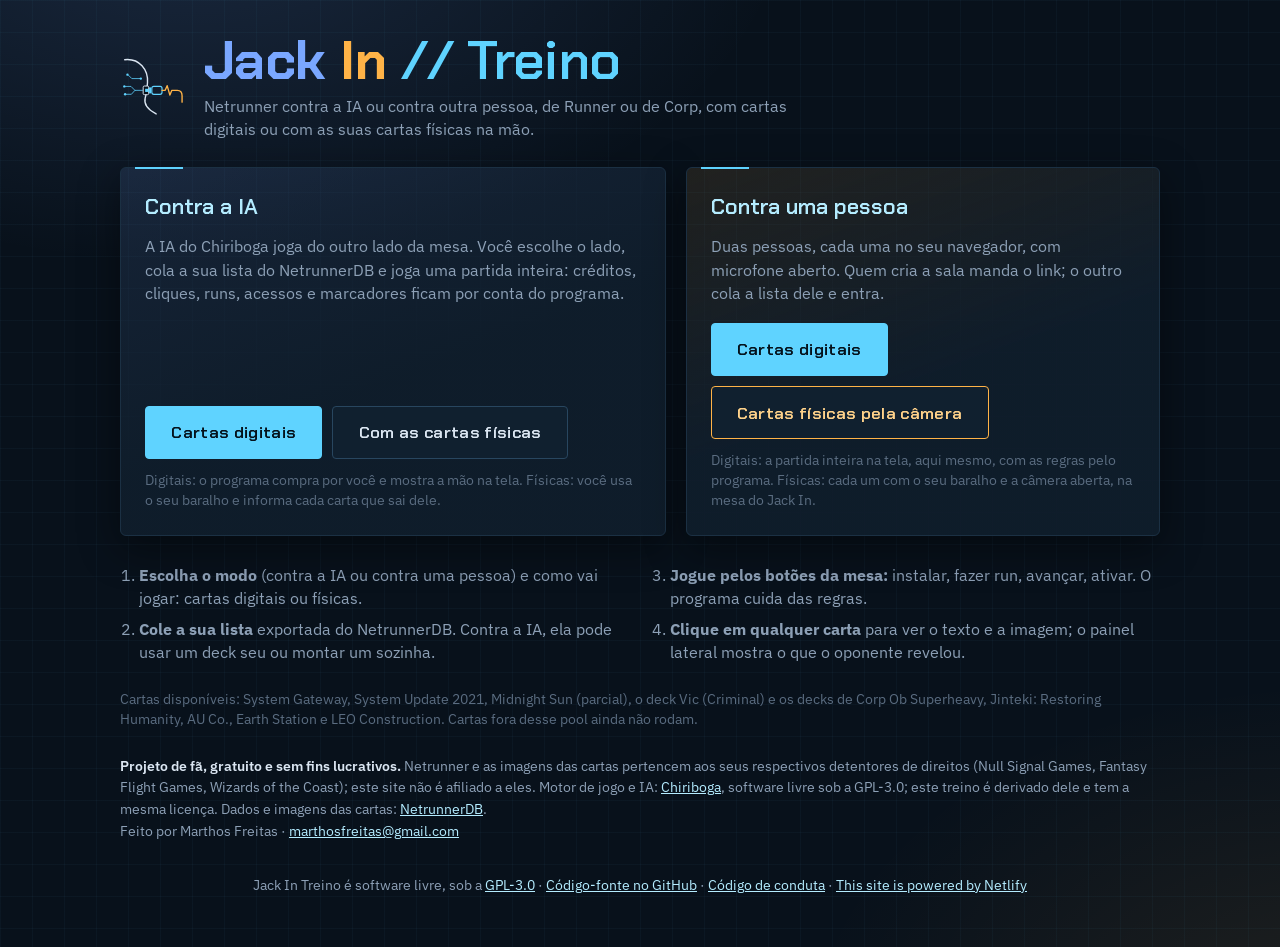
==== site/treino/index.html @ e8bcdb48 "Jack In Treino 2.2: contra uma pessoa com cartas digitais e microfone - Abertura: contra a IA (carta" ====
<!DOCTYPE html>
<html lang="pt-BR">
<head>
<meta charset="utf-8">
<meta name="viewport" content="width=device-width,initial-scale=1">
<meta name="referrer" content="no-referrer">
<title>Jack In — Treino</title>
<meta name="description" content="Netrunner contra a IA ou contra outra pessoa, com cartas digitais ou físicas.">
<link rel="icon" type="image/svg+xml" href="data:image/svg+xml,%3Csvg xmlns=%22http://www.w3.org/2000/svg%22 viewBox=%22-52 -64 150 150%22%3E%3Crect x=%22-52%22 y=%22-64%22 width=%22150%22 height=%22150%22 rx=%2226%22 fill=%22#08111b%22/%3E%3Cpath d=%22M-44 -78 C-6 -82 16 -52 14 -20 C13 -6 12 6 8 20 C5 32 10 46 36 60%22 fill=%22none%22 stroke=%22#dbe6f2%22 stroke-width=%227%22 stroke-linecap=%22round%22/%3E%3Cpath d=%22M1 0 H-18 L-28 -10 H-42 M-18 0 L-27 10 H-40 M-6 -30 H-26 L-34 -38%22 fill=%22none%22 stroke=%22#5fd3ff%22 stroke-width=%224.5%22 stroke-linecap=%22round%22 stroke-linejoin=%22round%22/%3E%3Ccircle cx=%22-45%22 cy=%22-10%22 r=%225%22 fill=%22#5fd3ff%22/%3E%3Ccircle cx=%22-43%22 cy=%2210%22 r=%225%22 fill=%22#5fd3ff%22/%3E%3Ccircle cx=%22-37%22 cy=%22-40%22 r=%225%22 fill=%22#5fd3ff%22/%3E%3Ccircle cx=%22-3%22 cy=%22-30%22 r=%225%22 fill=%22#5fd3ff%22/%3E%3Crect x=%223%22 y=%22-11%22 width=%2214%22 height=%2222%22 rx=%223%22 fill=%22#08111b%22 stroke=%22#dbe6f2%22 stroke-width=%224%22/%3E%3Crect x=%228%22 y=%22-4%22 width=%229%22 height=%228%22 fill=%22#5fd3ff%22/%3E%3Crect x=%2218%22 y=%22-8%22 width=%225%22 height=%2216%22 rx=%222%22 fill=%22#5fd3ff%22/%3E%3Crect x=%2225%22 y=%22-10%22 width=%2226%22 height=%2220%22 rx=%225%22 fill=%22none%22 stroke=%22#5fd3ff%22 stroke-width=%225%22/%3E%3Cpath d=%22M51 0 H59 L64 -12 L71 12 L76 0 H90 Q102 0 102 14 V30%22 fill=%22none%22 stroke=%22#ffb347%22 stroke-width=%227%22 stroke-linecap=%22round%22 stroke-linejoin=%22round%22/%3E%3C/svg%3E">
<link rel="preconnect" href="https://fonts.googleapis.com">
<link rel="preconnect" href="https://fonts.gstatic.com" crossorigin>
<link href="https://fonts.googleapis.com/css2?family=Chakra+Petch:wght@500;600;700&family=IBM+Plex+Sans:ital,wght@0,400;0,600;1,400&display=swap" rel="stylesheet">
<script src="deck/lz-string.min.js"></script>
<style>
:root{
  --bg:#08111b; --bg2:#0b1724; --panel:#0f1d2b; --panel2:#132435; --line:#1b3043; --line2:#28465f;
  --acc:#5fd3ff; --acc2:#b4ecff; --hot:#ff4f6d; --corp:#7aa7ff; --run:#ffb347;
  --text:#dbe6f2; --muted:#8da0b6; --dim:#5a6c80; --ok:#5fe0a0; --radius:6px;
  --fh:'Chakra Petch',system-ui,sans-serif; --fb:'IBM Plex Sans',system-ui,sans-serif;
  color-scheme:dark;
}
*{box-sizing:border-box}
html,body{margin:0;min-height:100%}
body{
  background:
    linear-gradient(rgba(95,211,255,.035) 1px, transparent 1px) 0 0/32px 32px,
    linear-gradient(90deg, rgba(95,211,255,.035) 1px, transparent 1px) 0 0/32px 32px,
    radial-gradient(1000px 600px at 15% -10%, rgba(122,167,255,.16), transparent 60%),
    radial-gradient(900px 600px at 105% 110%, rgba(255,179,71,.10), transparent 60%),
    var(--bg);
  color:var(--text); font-family:var(--fb); font-size:16px; line-height:1.45; overflow-x:hidden;
}
button,input,select,textarea{font:inherit;color:inherit}
button{cursor:pointer}
[hidden]{display:none!important}
a{color:var(--acc2)}
a.btn{text-decoration:none; display:inline-block}
:focus-visible{outline:2px solid var(--acc); outline-offset:2px}
@media (prefers-reduced-motion:reduce){*{animation:none!important; transition:none!important}}

.btn{background:#10202f; border:1px solid var(--line2); color:var(--text); padding:.55em 1.1em; border-radius:4px;
  font-family:var(--fh); font-weight:600; font-size:.9rem; letter-spacing:.02em; transition:border-color .15s, background .15s}
.btn:hover{border-color:var(--acc)}
.btn:active{transform:translateY(1px)}
.btn.pri{background:var(--acc); color:#04121c; border-color:var(--acc)}
.btn.pri:hover{background:var(--acc2)}
.btn.big{font-size:1.05rem; padding:.8em 1.5em}
.btn[disabled]{opacity:.4; cursor:not-allowed}
.btn.ghost{background:transparent}
.input,select.input,textarea.input{background:#07101a; border:1px solid var(--line2); border-radius:4px; padding:.55em .8em; color:var(--text); width:100%}
.input:focus{outline:none; border-color:var(--acc); box-shadow:0 0 0 3px rgba(95,211,255,.15)}
textarea.input{min-height:230px; resize:vertical; font:14px/1.45 ui-monospace,Menlo,Consolas,monospace}
label.lbl{display:block; font-family:var(--fh); font-size:.82rem; color:var(--muted); margin:14px 0 .3em}
.muted{color:var(--muted)}
.frame{background:rgba(15,29,43,.92); border:1px solid var(--line); border-radius:var(--radius); position:relative; box-shadow:0 12px 40px rgba(0,0,0,.45)}
.frame::after{content:""; position:absolute; top:-1px; left:14px; width:48px; height:2px; background:var(--acc)}
.frame.run::after{background:var(--run)} .frame.corp::after{background:var(--corp)}
h2.sub{font-family:var(--fh); font-weight:600; font-size:1.05rem; color:var(--acc2); margin:0 0 12px; display:flex; align-items:center; gap:10px}
h2.sub::after{content:""; flex:1; height:1px; background:var(--line)}
h2.sub .n{display:inline-grid; place-items:center; width:26px; height:26px; border-radius:50%; border:1px solid var(--acc); color:var(--acc); font-size:.85rem}

main{min-height:100vh; display:flex; flex-direction:column; align-items:center; padding:34px 16px 50px}
.wrap{width:min(1040px,100%)}
.brand{display:flex; align-items:center; gap:18px; margin-bottom:26px}
.brand svg{width:66px; height:66px; flex:none}
.brand h1{font-family:var(--fh); font-weight:700; font-size:clamp(2rem,6vw,3.4rem); line-height:1; margin:0; letter-spacing:-.01em}
.brand h1 .c{color:var(--corp)} .brand h1 .r{color:var(--run)} .brand h1 .t{color:var(--acc); font-weight:600}
.brand p{margin:.4em 0 0; color:var(--muted); max-width:62ch}

/* ---- abertura ---- */
.choices{display:grid; grid-template-columns:1.15fr 1fr; gap:20px}
@media (max-width:820px){.choices{grid-template-columns:1fr}}
.choice{padding:24px; display:flex; flex-direction:column; gap:12px}
.choice h2{font-family:var(--fh); font-weight:600; font-size:1.35rem; margin:0; color:var(--acc2)}
.choice p{margin:0; color:var(--muted)}
.choice .pick{display:flex; gap:10px; flex-wrap:wrap; margin-top:auto; padding-top:6px}
.choice .small{font-size:.85rem; color:var(--dim)}
.choice.main{background:linear-gradient(160deg, rgba(122,167,255,.12), rgba(15,29,43,.95) 55%)}
.choice.cam{background:linear-gradient(160deg, rgba(255,179,71,.10), rgba(15,29,43,.95) 55%)}
.choice.cam .btn:not(.pri){border-color:var(--run); color:#ffd28a}
.choice.cam .btn:not(.pri):hover{background:rgba(255,179,71,.12)}
.how{margin:28px 0 0; padding:0 0 0 1.2em; color:var(--muted); columns:2; column-gap:40px}
.how li{margin:0 0 8px; break-inside:avoid}
@media (max-width:820px){.how{columns:1}}
.pool{font-size:.85rem; color:var(--dim); margin-top:18px}
.disc{font-size:.85rem; color:var(--muted); margin-top:26px; line-height:1.6}
.disc b{color:var(--text); font-weight:600}
footer{margin-top:30px; text-align:center; font-size:.85rem; color:var(--muted); line-height:1.8}

/* ---- configuração ---- */
.topline{display:flex; align-items:center; justify-content:space-between; gap:12px; margin-bottom:18px; flex-wrap:wrap}
.topline h1{font-family:var(--fh); font-weight:600; font-size:1.4rem; margin:0}
.topline h1 span{color:var(--acc)}
.seg{display:inline-flex; border:1px solid var(--line2); border-radius:4px; overflow:hidden}
.seg button{background:transparent; border:0; padding:.55em 1.3em; font-family:var(--fh); font-weight:600; color:var(--muted)}
.seg button+button{border-left:1px solid var(--line2)}
.seg button[aria-checked="true"]{background:#10202f; color:var(--text); box-shadow:inset 0 -2px 0 var(--acc)}
.seg button[aria-checked="true"].runner{box-shadow:inset 0 -2px 0 var(--run); color:#ffd28a}
.seg button[aria-checked="true"].corp{box-shadow:inset 0 -2px 0 var(--corp); color:#c3d6ff}
.modes{display:grid; grid-template-columns:1fr 1fr; gap:12px}
@media (max-width:640px){.modes{grid-template-columns:1fr}}
.mode{text-align:left; background:#0b1724; border:1px solid var(--line2); border-radius:6px; padding:14px 16px; display:flex; gap:12px; align-items:flex-start; transition:border-color .15s, background .15s}
.mode:hover{border-color:var(--acc)}
.mode[aria-checked="true"]{border-color:var(--acc); background:rgba(95,211,255,.08); box-shadow:0 0 0 1px var(--acc) inset}
.mode svg{width:34px; height:34px; flex:none; color:var(--acc)}
.mode b{display:block; font-family:var(--fh); font-size:1rem}
.mode span{display:block; color:var(--muted); font-size:.9rem; margin-top:3px}
.mode .tag{display:inline-block; font-size:.72rem; letter-spacing:.04em; text-transform:uppercase; color:var(--ok); border:1px solid rgba(95,224,160,.5); border-radius:3px; padding:0 .4em; margin-left:6px}
.grid2{display:grid; grid-template-columns:1.1fr 1fr; gap:20px; margin-top:20px}
@media (max-width:820px){.grid2{grid-template-columns:1fr}}
.card{padding:20px 22px}
.report{font-size:.9rem; margin-top:10px; min-height:1.4em; line-height:1.5}
.report .ok{color:var(--ok)} .report .warn{color:#ffd28a} .report .err{color:#ffb0bd}
.report ul{margin:4px 0 0; padding-left:18px}
.actions{display:flex; gap:12px; align-items:center; flex-wrap:wrap; margin-top:22px}
.hint{font-size:.9rem; color:var(--muted); margin:8px 0 0}
.row{display:flex; gap:10px; flex-wrap:wrap; align-items:center}
.row .input{width:auto; min-width:120px}
</style>
</head>
<body>
<svg width="0" height="0" style="position:absolute" aria-hidden="true"><defs>
  <symbol id="i-logo" viewBox="-56 -90 168 168"><path d="M-44 -78 C-6 -82 16 -52 14 -20 C13 -6 12 6 8 20 C5 32 10 46 36 60" fill="none" stroke="#dbe6f2" stroke-width="3.5" stroke-linecap="round"/><path d="M1 0 H-18 L-28 -10 H-42 M-18 0 L-27 10 H-40 M-6 -30 H-26 L-34 -38" fill="none" stroke="#5fd3ff" stroke-width="2" stroke-linecap="round" stroke-linejoin="round"/><circle cx="-45" cy="-10" r="3" fill="#5fd3ff"/><circle cx="-43" cy="10" r="3" fill="#5fd3ff"/><circle cx="-37" cy="-40" r="3" fill="#5fd3ff"/><circle cx="-3" cy="-30" r="3" fill="#5fd3ff"/><rect x="3" y="-11" width="14" height="22" rx="3" fill="#08111b" stroke="#dbe6f2" stroke-width="2.5"/><rect x="8" y="-4" width="9" height="8" fill="#5fd3ff"/><rect x="18" y="-8" width="5" height="16" rx="2" fill="#5fd3ff"/><rect x="25" y="-10" width="26" height="20" rx="5" fill="none" stroke="#5fd3ff" stroke-width="3"/><path d="M51 0 H59 L64 -12 L71 12 L76 0 H90 Q102 0 102 14 V30" fill="none" stroke="#ffb347" stroke-width="3.5" stroke-linecap="round" stroke-linejoin="round"/></symbol>
  <symbol id="i-hand" viewBox="0 0 24 24"><rect x="3" y="6" width="10.5" height="14.5" rx="1.5" fill="none" stroke="currentColor" stroke-width="2" transform="rotate(-10 8 13)"/><rect x="10" y="3.5" width="10.5" height="14.5" rx="1.5" fill="currentColor" opacity=".85" transform="rotate(8 15 11)"/></symbol>
  <symbol id="i-screen" viewBox="0 0 24 24"><rect x="2.5" y="4" width="19" height="13" rx="2" fill="none" stroke="currentColor" stroke-width="2"/><path d="M8 20.5h8M12 17v3.5" stroke="currentColor" stroke-width="2" stroke-linecap="round"/><rect x="6" y="7.5" width="5" height="6.5" rx="1" fill="currentColor" opacity=".85"/><rect x="12.5" y="7.5" width="5" height="6.5" rx="1" fill="currentColor" opacity=".5"/></symbol>
</defs></svg>

<!-- ================= ABERTURA ================= -->
<main id="intro">
  <div class="wrap">
    <div class="brand">
      <svg><use href="#i-logo"/></svg>
      <div>
        <h1><span class="c">Jack</span> <span class="r">In</span> <span class="t">// Treino</span></h1>
        <p>Netrunner contra a IA ou contra outra pessoa, de Runner ou de Corp, com cartas digitais ou com as suas cartas físicas na mão.</p>
      </div>
    </div>

    <div class="choices">
      <section class="frame choice main">
        <h2>Contra a IA</h2>
        <p>A IA do Chiriboga joga do outro lado da mesa. Você escolhe o lado, cola a sua lista do NetrunnerDB e joga uma partida inteira: créditos, cliques, runs, acessos e marcadores ficam por conta do programa.</p>
        <div class="pick">
          <button class="btn pri big" id="goIA0">Cartas digitais</button>
          <button class="btn big" id="goIA1">Com as cartas físicas</button>
        </div>
        <p class="small">Digitais: o programa compra por você e mostra a mão na tela. Físicas: você usa o seu baralho e informa cada carta que sai dele.</p>
      </section>
      <section class="frame choice cam">
        <h2>Contra uma pessoa</h2>
        <p>Duas pessoas, cada uma no seu navegador, com microfone aberto. Quem cria a sala manda o link; o outro cola a lista dele e entra.</p>
        <div class="pick">
          <button class="btn pri big" id="goX1">Cartas digitais</button>
          <a class="btn big" href="https://jack-in.netlify.app/" target="_blank" rel="noopener">Cartas físicas pela câmera</a>
        </div>
        <p class="small">Digitais: a partida inteira na tela, aqui mesmo, com as regras pelo programa. Físicas: cada um com o seu baralho e a câmera aberta, na mesa do Jack In.</p>
      </section>
    </div>

    <ol class="how">
      <li><b>Escolha o modo</b> (contra a IA ou contra uma pessoa) e como vai jogar: cartas digitais ou físicas.</li>
      <li><b>Cole a sua lista</b> exportada do NetrunnerDB. Contra a IA, ela pode usar um deck seu ou montar um sozinha.</li>
      <li><b>Jogue pelos botões da mesa:</b> instalar, fazer run, avançar, ativar. O programa cuida das regras.</li>
      <li><b>Clique em qualquer carta</b> para ver o texto e a imagem; o painel lateral mostra o que o oponente revelou.</li>
    </ol>
    <p class="pool">Cartas disponíveis: System Gateway, System Update 2021, Midnight Sun (parcial), o deck Vic (Criminal) e os decks de Corp Ob Superheavy, Jinteki: Restoring Humanity, AU Co., Earth Station e LEO Construction. Cartas fora desse pool ainda não rodam.</p>

    <p class="disc"><b>Projeto de fã, gratuito e sem fins lucrativos.</b> Netrunner e as imagens das cartas pertencem aos seus respectivos detentores de direitos (Null Signal Games, Fantasy Flight Games, Wizards of the Coast); este site não é afiliado a eles. Motor de jogo e IA: <a href="https://github.com/bobtheuberfish/chiriboga" target="_blank" rel="noopener">Chiriboga</a>, software livre sob a GPL-3.0; este treino é derivado dele e tem a mesma licença. Dados e imagens das cartas: <a href="https://netrunnerdb.com" target="_blank" rel="noopener">NetrunnerDB</a>.<br>
    Feito por Marthos Freitas · <a href="mailto:marthosfreitas@gmail.com">marthosfreitas@gmail.com</a></p>

    <footer>
      Jack In Treino é software livre, sob a <a href="https://github.com/MarthosM/jack-in/blob/main/site/treino/LICENSE" target="_blank" rel="noopener">GPL-3.0</a>
      · <a href="https://github.com/MarthosM/jack-in" target="_blank" rel="noopener">Código-fonte no GitHub</a>
      · <a href="https://github.com/MarthosM/jack-in/blob/main/CODE_OF_CONDUCT.md" target="_blank" rel="noopener">Código de conduta</a>
      · <a href="https://www.netlify.com" target="_blank" rel="noopener">This site is powered by Netlify</a>
    </footer>
  </div>
</main>

<!-- ================= CONFIGURAÇÃO ================= -->
<main id="setup" hidden>
  <div class="wrap">
    <div class="topline">
      <h1>Treinar contra a <span>IA</span></h1>
      <button class="btn ghost" id="goIntro">‹ Início</button>
    </div>

    <section class="frame card">
      <h2 class="sub"><span class="n">1</span> Você joga de</h2>
      <div class="seg" role="radiogroup" aria-label="Seu lado">
        <button type="button" class="side-btn runner" data-side="r" role="radio">Runner</button>
        <button type="button" class="side-btn corp" data-side="c" role="radio">Corp</button>
      </div>
      <p class="hint" id="sideHint"></p>
    </section>

    <section class="frame card" style="margin-top:20px">
      <h2 class="sub"><span class="n">2</span> Como você vai jogar</h2>
      <div class="modes" role="radiogroup" aria-label="Modo de jogo">
        <button type="button" class="mode" data-phys="0" role="radio">
          <svg><use href="#i-screen"/></svg>
          <div><b>Só pela tela <span class="tag">Para começar</span></b><span>O programa embaralha e compra por você; a sua mão aparece na mesa. Não precisa de cartas na mão. Bom para conhecer o treino.</span></div>
        </button>
        <button type="button" class="mode" data-phys="1" role="radio">
          <svg><use href="#i-hand"/></svg>
          <div><b>Com as cartas físicas</b><span>Você usa o seu baralho de verdade. A cada compra, clica na carta que saiu; a mão fica com você, e o programa cuida do resto da mesa.</span></div>
        </button>
      </div>
    </section>

    <div class="grid2">
      <section class="frame card" id="runnerBox">
        <h2 class="sub"><span class="n">3</span> <span id="runnerTitle">Seu deck (Runner)</span></h2>
        <div id="runnerModeBox" hidden>
          <label class="lbl" for="runnerMode">Deck da IA</label>
          <select class="input" id="runnerMode">
            <option value="random">Aleatório (a IA monta um deck)</option>
            <option value="paste">Colar lista de Runner (só cartas que a IA sabe jogar)</option>
          </select>
        </div>
        <div id="runnerPasteBox">
          <label class="lbl" for="runnerList" id="runnerLabel">Lista exportada do NetrunnerDB (texto)</label>
          <textarea class="input" id="runnerList" spellcheck="false" placeholder="Zahya Sadeghi: Versatile Smuggler
3x Sure Gamble
2x Mayfly
..."></textarea>
          <div class="report" id="runnerReport"></div>
        </div>
      </section>
      <section class="frame card" id="corpBox">
        <h2 class="sub"><span class="n" id="corpN">4</span> <span id="corpTitle">Corp (IA)</span></h2>
        <div id="corpModeBox">
          <label class="lbl" for="corpMode">Deck da IA</label>
          <select class="input" id="corpMode">
            <option value="random">Aleatório (a IA monta um deck)</option>
            <option value="paste">Colar lista de Corp</option>
          </select>
        </div>
        <div id="corpPasteBox" hidden>
          <label class="lbl" for="corpList" id="corpLabel">Lista de Corp (texto do NetrunnerDB)</label>
          <textarea class="input" id="corpList" spellcheck="false" style="min-height:180px" placeholder="LEO Construction: Labor Solutions
3x Hedge Fund
..."></textarea>
          <div class="report" id="corpReport"></div>
        </div>
      </section>
    </div>

    <section class="frame card" style="margin-top:20px">
      <h2 class="sub"><span class="n">5</span> Partida</h2>
      <div class="row"><label class="lbl" for="ap" style="margin:0">Pontos de agenda para vencer</label><input class="input" id="ap" type="number" min="1" max="10" value="7" style="width:90px"></div>
    </section>

    <div class="actions">
      <button class="btn pri big" id="start" disabled>Começar partida</button>
      <button class="btn" id="demo">Jogar com um deck de teste</button>
      <span class="muted" id="startHint">Cole a sua lista para liberar o botão, ou use um deck de teste montado pelo programa.</span>
    </div>
    <p class="pool">Cartas disponíveis: System Gateway, System Update 2021, Midnight Sun (parcial), o deck Vic (Criminal) e os decks de Corp Ob Superheavy, Jinteki: Restoring Humanity, AU Co., Earth Station e LEO Construction.</p>
  </div>
</main>

<!-- ================= CONTRA UMA PESSOA ================= -->
<main id="x1setup" hidden>
  <div class="wrap">
    <div class="topline">
      <h1>Contra uma <span>pessoa</span> · cartas digitais</h1>
      <button class="btn ghost" id="goIntro2">‹ Início</button>
    </div>
    <div class="grid2" style="margin-top:0">
      <section class="frame card">
        <h2 class="sub"><span class="n">1</span> Criar uma sala</h2>
        <p class="hint" style="margin:0 0 8px">Você cria a sala, escolhe o seu lado e manda o link para o oponente. O motor do jogo roda no seu navegador, então deixe esta aba aberta.</p>
        <label class="lbl" for="x1Name">Seu nome</label>
        <input class="input" id="x1Name" maxlength="24" placeholder="Como o oponente vai te ver">
        <label class="lbl">Você joga de</label>
        <div class="seg" role="radiogroup" aria-label="Seu lado na sala">
          <button type="button" class="x1-side runner" data-side="r" role="radio" aria-checked="true">Runner</button>
          <button type="button" class="x1-side corp" data-side="c" role="radio" aria-checked="false">Corp</button>
        </div>
        <label class="lbl" for="x1List" id="x1ListLabel">Sua lista de Runner (texto exportado do NetrunnerDB)</label>
        <textarea class="input" id="x1List" spellcheck="false" style="min-height:200px" placeholder="Identidade
3x Carta
..."></textarea>
        <div class="report" id="x1Report"></div>
        <div class="row" style="margin-top:12px"><label class="lbl" for="x1Ap" style="margin:0">Pontos de agenda para vencer</label><input class="input" id="x1Ap" type="number" min="1" max="10" value="7" style="width:90px"></div>
        <div class="actions"><button class="btn pri big" id="x1Create" disabled>Criar sala</button><span class="muted" id="x1Hint">Cole a sua lista para liberar o botão.</span></div>
      </section>
      <section class="frame card">
        <h2 class="sub"><span class="n">2</span> Entrar numa sala</h2>
        <p class="hint" style="margin:0 0 8px">Recebeu um link? Abra o link direto, ou digite o código da sala aqui. A sua lista você cola na tela seguinte.</p>
        <label class="lbl" for="x1Code">Código da sala</label>
        <div class="row"><input class="input" id="x1Code" maxlength="5" placeholder="ABCDE" style="width:140px;text-transform:uppercase;font-family:ui-monospace,monospace;letter-spacing:.15em"><button class="btn" id="x1Join">Entrar</button></div>
        <h2 class="sub" style="margin-top:26px">Como funciona</h2>
        <ol class="how" style="columns:1;margin-top:0">
          <li>Os dois lados são pessoas; o programa só aplica as regras e compra as cartas.</li>
          <li>O microfone abre quando a partida começa (o navegador pede permissão). O botão 🎙 no canto liga e desliga.</li>
          <li>Só entram cartas já programadas no treino (a lista avisa o que não é reconhecido).</li>
          <li>Se alguém cair, basta abrir o mesmo link de novo para voltar à partida.</li>
        </ol>
      </section>
    </div>
  </div>
</main>

<script src="decklist.js"></script>
<script>
let CARDS = null;
const $ = id => document.getElementById(id);
DeckList.onReady = () => { CARDS = DeckList.cards; restore(); check(); x1check(); };
const parse = DeckList.parse, report = DeckList.report, noAI = DeckList.noAI, pack = DeckList.pack;

let SIDE = 'r', PHYS = 0;
function setSide(v){
  SIDE = v;
  document.querySelectorAll('.side-btn').forEach(b=>b.setAttribute('aria-checked', b.dataset.side===v ? 'true' : 'false'));
  const me = v==='r';
  $('runnerTitle').textContent = me ? 'Seu deck (Runner)' : 'Runner (IA)';
  $('corpTitle').textContent = me ? 'Corp (IA)' : 'Seu deck (Corp)';
  $('sideHint').textContent = me
    ? 'Você faz runs, instala programas e tenta roubar agendas. A IA defende de Corp.'
    : 'Você instala servidores, ices e agendas e tenta pontuar. A IA ataca de Runner.';
  $('runnerModeBox').hidden = me;
  $('corpModeBox').hidden = !me;
  $('runnerPasteBox').hidden = !(me || $('runnerMode').value==='paste');
  $('corpPasteBox').hidden = !(!me || $('corpMode').value==='paste');
  $('runnerLabel').textContent = me ? 'Lista exportada do NetrunnerDB (texto)' : 'Lista de Runner (texto do NetrunnerDB)';
  $('corpLabel').textContent = me ? 'Lista de Corp (texto do NetrunnerDB)' : 'Lista exportada do NetrunnerDB (texto)';
  // o deck do humano vem primeiro na tela
  const grid = $('runnerBox').parentNode;
  if (me) grid.prepend($('runnerBox')); else grid.prepend($('corpBox'));
  $('runnerBox').querySelector('.n').textContent = me ? '3' : '4';
  $('corpN').textContent = me ? '4' : '3';
  $('runnerBox').classList.toggle('run', me); $('corpBox').classList.toggle('corp', !me);
  check();
}
function setPhys(v){
  PHYS = +v;
  document.querySelectorAll('.mode').forEach(b=>b.setAttribute('aria-checked', +b.dataset.phys===PHYS ? 'true' : 'false'));
  check();
}
document.querySelectorAll('.side-btn').forEach(b=>b.addEventListener('click', ()=>setSide(b.dataset.side)));
document.querySelectorAll('.mode').forEach(b=>b.addEventListener('click', ()=>setPhys(b.dataset.phys)));
function check(){
  if (!CARDS) return;
  const useR = SIDE==='r' || $('runnerMode').value==='paste';
  const useC = SIDE==='c' || $('corpMode').value==='paste';
  let ok = true;
  if (useR) {
    const rt = $('runnerList').value.trim();
    if (rt) {
      const r = parse(rt,'r');
      ok = report($('runnerReport'), r, 'r') && ok;
      if (SIDE==='c') { const bad=[...new Set(noAI(r))]; if (bad.length){ $('runnerReport').innerHTML += `<div class="err">A IA de Runner não sabe jogar: ${bad.join(', ')}</div>`; ok=false; } }
    } else { $('runnerReport').innerHTML=''; ok = false; }
  }
  if (useC) {
    const ct = $('corpList').value.trim();
    ok = (ct ? report($('corpReport'), parse(ct,'c'), 'c') : false) && ok;
    if (!ct) $('corpReport').innerHTML='';
  }
  $('start').disabled = !ok;
  $('startHint').hidden = ok;
  try { const sv = JSON.parse(localStorage.getItem('jackin-treino')||'{}'); Object.assign(sv, {r:$('runnerList').value,c:$('corpList').value,m:$('corpMode').value,rm:$('runnerMode').value,side:SIDE,ap:$('ap').value,phys:PHYS,seen:1}); localStorage.setItem('jackin-treino', JSON.stringify(sv)); } catch(e){}
}
function restore(){
  let s = null;
  try { s = JSON.parse(localStorage.getItem('jackin-treino')||'null'); } catch(e){}
  if (s){ $('runnerList').value=s.r||''; $('corpList').value=s.c||''; $('corpMode').value=s.m||'random'; $('runnerMode').value=s.rm||'random'; $('ap').value=s.ap||7; SIDE=s.side||'r'; PHYS = s.phys!=null ? +s.phys : 0; }
  setPhys(PHYS);
  setSide(SIDE);
  if (s){ $('x1Name').value = s.name||''; $('x1List').value = s.x1list||''; X1SIDE = s.x1side||'r'; }
  x1side(X1SIDE);
  const m = location.hash.match(/sala=([A-Za-z0-9]+)/);
  if (m) { location.replace('sala.html?sala=' + m[1].toUpperCase()); return; }
  if (location.hash === '#treinar') show('setup');
  else if (location.hash === '#pessoa') show('x1setup');
}

['runnerList','corpList','ap'].forEach(id=>$(id).addEventListener('input', check));
$('corpMode').addEventListener('change', ()=>setSide(SIDE));
$('runnerMode').addEventListener('change', ()=>setSide(SIDE));

function show(which){
  $('intro').hidden = which!=='intro';
  $('setup').hidden = which!=='setup';
  $('x1setup').hidden = which!=='x1setup';
  history.replaceState(null, '', which==='setup' ? '#treinar' : which==='x1setup' ? '#pessoa' : '#inicio');
  window.scrollTo(0,0);
}
$('goIA0').addEventListener('click', ()=>{ setPhys(0); show('setup'); });
$('goIA1').addEventListener('click', ()=>{ setPhys(1); show('setup'); });
$('goX1').addEventListener('click', ()=>show('x1setup'));
$('goIntro').addEventListener('click', ()=>show('intro'));
$('goIntro2').addEventListener('click', ()=>show('intro'));

// ---- contra uma pessoa
let X1SIDE = 'r';
function x1side(v){
  X1SIDE = v;
  document.querySelectorAll('.x1-side').forEach(b=>b.setAttribute('aria-checked', b.dataset.side===v ? 'true' : 'false'));
  $('x1ListLabel').textContent = 'Sua lista de ' + (v==='r' ? 'Runner' : 'Corp') + ' (texto exportado do NetrunnerDB)';
  x1check();
}
document.querySelectorAll('.x1-side').forEach(b=>b.addEventListener('click', ()=>x1side(b.dataset.side)));
function x1check(){
  if (!CARDS) return;
  const t = $('x1List').value.trim();
  const ok = t ? report($('x1Report'), parse(t, X1SIDE), X1SIDE) : false;
  if (!t) $('x1Report').innerHTML = '';
  $('x1Create').disabled = !ok;
  $('x1Hint').hidden = ok;
  try { const s = JSON.parse(localStorage.getItem('jackin-treino')||'{}'); s.name = $('x1Name').value; s.x1side = X1SIDE; s.x1list = $('x1List').value; localStorage.setItem('jackin-treino', JSON.stringify(s)); } catch(e){}
}
['x1List','x1Name'].forEach(id=>$(id).addEventListener('input', x1check));
$('x1Create').addEventListener('click', ()=>{
  const r = parse($('x1List').value, X1SIDE);
  const params = {x1:'host', sala: genCode(), p:X1SIDE, ap:(parseInt($('x1Ap').value)||7), physical:0, nome: $('x1Name').value.trim() || 'Anfitrião'};
  params[X1SIDE] = pack(r);
  go(params);
});
function genCode(){ const A='ABCDEFGHJKLMNPQRSTUVWXYZ23456789'; let c=''; for(let i=0;i<5;i++) c+=A[Math.floor(Math.random()*A.length)]; return c; }
function x1join(){
  const code = $('x1Code').value.trim().toUpperCase();
  if (code.length < 4) { $('x1Code').focus(); return; }
  location.href = 'sala.html?sala=' + encodeURIComponent(code) + ($('x1Name').value.trim() ? '&nome=' + encodeURIComponent($('x1Name').value.trim()) : '');
}
$('x1Join').addEventListener('click', x1join);
$('x1Code').addEventListener('keydown', e=>{ if (e.key==='Enter') x1join(); });

$('start').addEventListener('click', ()=>{
  const params = {p:SIDE, ap:(parseInt($('ap').value)||7), physical:PHYS};
  if (SIDE==='r' || $('runnerMode').value==='paste') params.r = pack(parse($('runnerList').value,'r'));
  if (SIDE==='c' || $('corpMode').value==='paste') params.c = pack(parse($('corpList').value,'c'));
  go(params);
});
$('demo').addEventListener('click', ()=>{
  // deck de teste é montado pelo programa: não existe fisicamente, então a mão vai para a tela
  const params = {p:SIDE, ap:(parseInt($('ap').value)||7), physical:0};
  // a IA usa a lista colada, se houver
  if (SIDE==='r' && $('corpMode').value==='paste' && $('corpList').value.trim()) params.c = pack(parse($('corpList').value,'c'));
  if (SIDE==='c' && $('runnerMode').value==='paste' && $('runnerList').value.trim()) params.r = pack(parse($('runnerList').value,'r'));
  go(params);
});
function go(params){
  try { sessionStorage.setItem('jackin-params', JSON.stringify(params)); } catch(e){}
  location.href = 'mesa.html?' + new URLSearchParams(params).toString();
}
</script>
</body></html>
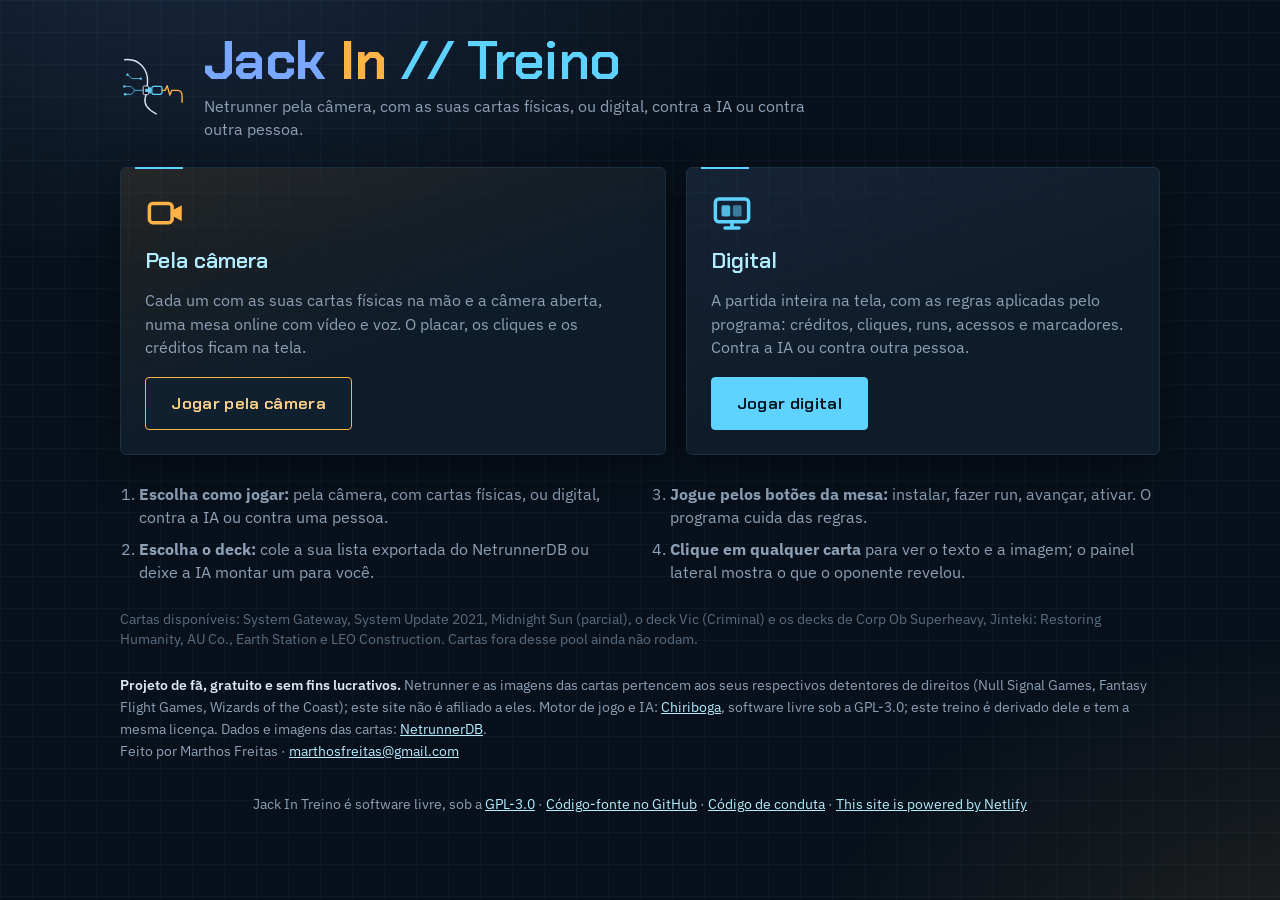
==== commit 7145e428: "Jack In Treino 2.3: abertura Câmera ou Digital e deck montado pela IA - Início: 'Pela câmera' (mesa " ====
--- a/site/treino/index.html
+++ b/site/treino/index.html
@@ -71,6 +71,8 @@
 .choices{display:grid; grid-template-columns:1.15fr 1fr; gap:20px}
 @media (max-width:820px){.choices{grid-template-columns:1fr}}
 .choice{padding:24px; display:flex; flex-direction:column; gap:12px}
+.choice .big-ico{width:42px; height:42px; color:var(--acc)}
+.choice.cam .big-ico{color:var(--run)}
 .choice h2{font-family:var(--fh); font-weight:600; font-size:1.35rem; margin:0; color:var(--acc2)}
 .choice p{margin:0; color:var(--muted)}
 .choice .pick{display:flex; gap:10px; flex-wrap:wrap; margin-top:auto; padding-top:6px}
@@ -122,6 +124,9 @@
 <svg width="0" height="0" style="position:absolute" aria-hidden="true"><defs>
   <symbol id="i-logo" viewBox="-56 -90 168 168"><path d="M-44 -78 C-6 -82 16 -52 14 -20 C13 -6 12 6 8 20 C5 32 10 46 36 60" fill="none" stroke="#dbe6f2" stroke-width="3.5" stroke-linecap="round"/><path d="M1 0 H-18 L-28 -10 H-42 M-18 0 L-27 10 H-40 M-6 -30 H-26 L-34 -38" fill="none" stroke="#5fd3ff" stroke-width="2" stroke-linecap="round" stroke-linejoin="round"/><circle cx="-45" cy="-10" r="3" fill="#5fd3ff"/><circle cx="-43" cy="10" r="3" fill="#5fd3ff"/><circle cx="-37" cy="-40" r="3" fill="#5fd3ff"/><circle cx="-3" cy="-30" r="3" fill="#5fd3ff"/><rect x="3" y="-11" width="14" height="22" rx="3" fill="#08111b" stroke="#dbe6f2" stroke-width="2.5"/><rect x="8" y="-4" width="9" height="8" fill="#5fd3ff"/><rect x="18" y="-8" width="5" height="16" rx="2" fill="#5fd3ff"/><rect x="25" y="-10" width="26" height="20" rx="5" fill="none" stroke="#5fd3ff" stroke-width="3"/><path d="M51 0 H59 L64 -12 L71 12 L76 0 H90 Q102 0 102 14 V30" fill="none" stroke="#ffb347" stroke-width="3.5" stroke-linecap="round" stroke-linejoin="round"/></symbol>
   <symbol id="i-hand" viewBox="0 0 24 24"><rect x="3" y="6" width="10.5" height="14.5" rx="1.5" fill="none" stroke="currentColor" stroke-width="2" transform="rotate(-10 8 13)"/><rect x="10" y="3.5" width="10.5" height="14.5" rx="1.5" fill="currentColor" opacity=".85" transform="rotate(8 15 11)"/></symbol>
+  <symbol id="i-cam" viewBox="0 0 24 24"><rect x="2.5" y="6.5" width="13" height="11" rx="2" fill="none" stroke="currentColor" stroke-width="2"/><path d="M15.5 10.5 21 7.5v9l-5.5-3z" fill="currentColor"/></symbol>
+  <symbol id="i-chip" viewBox="0 0 24 24"><rect x="6" y="6" width="12" height="12" rx="2" fill="none" stroke="currentColor" stroke-width="2"/><rect x="9.5" y="9.5" width="5" height="5" fill="currentColor"/><path d="M9 2.5v3M15 2.5v3M9 18.5v3M15 18.5v3M2.5 9h3M2.5 15h3M18.5 9h3M18.5 15h3" stroke="currentColor" stroke-width="2" stroke-linecap="round"/></symbol>
+  <symbol id="i-people" viewBox="0 0 24 24"><circle cx="8" cy="8" r="3.2" fill="none" stroke="currentColor" stroke-width="2"/><circle cx="16.5" cy="9" r="2.6" fill="currentColor" opacity=".8"/><path d="M2.5 19c.6-3.4 2.8-5 5.5-5s4.9 1.6 5.5 5M13.5 15.2c.9-.8 1.9-1.2 3-1.2 2.3 0 4 1.4 4.5 4.6" fill="none" stroke="currentColor" stroke-width="2" stroke-linecap="round"/></symbol>
   <symbol id="i-screen" viewBox="0 0 24 24"><rect x="2.5" y="4" width="19" height="13" rx="2" fill="none" stroke="currentColor" stroke-width="2"/><path d="M8 20.5h8M12 17v3.5" stroke="currentColor" stroke-width="2" stroke-linecap="round"/><rect x="6" y="7.5" width="5" height="6.5" rx="1" fill="currentColor" opacity=".85"/><rect x="12.5" y="7.5" width="5" height="6.5" rx="1" fill="currentColor" opacity=".5"/></symbol>
 </defs></svg>
 
@@ -132,34 +137,49 @@
       <svg><use href="#i-logo"/></svg>
       <div>
         <h1><span class="c">Jack</span> <span class="r">In</span> <span class="t">// Treino</span></h1>
-        <p>Netrunner contra a IA ou contra outra pessoa, de Runner ou de Corp, com cartas digitais ou com as suas cartas físicas na mão.</p>
+        <p>Netrunner pela câmera, com as suas cartas físicas, ou digital, contra a IA ou contra outra pessoa.</p>
       </div>
     </div>
 
-    <div class="choices">
+    <div class="choices" id="step1">
+      <section class="frame choice cam">
+        <svg class="big-ico"><use href="#i-cam"/></svg>
+        <h2>Pela câmera</h2>
+        <p>Cada um com as suas cartas físicas na mão e a câmera aberta, numa mesa online com vídeo e voz. O placar, os cliques e os créditos ficam na tela.</p>
+        <div class="pick"><a class="btn big" href="../" id="goCam">Jogar pela câmera</a></div>
+      </section>
       <section class="frame choice main">
-        <h2>Contra a IA</h2>
-        <p>A IA do Chiriboga joga do outro lado da mesa. Você escolhe o lado, cola a sua lista do NetrunnerDB e joga uma partida inteira: créditos, cliques, runs, acessos e marcadores ficam por conta do programa.</p>
-        <div class="pick">
-          <button class="btn pri big" id="goIA0">Cartas digitais</button>
-          <button class="btn big" id="goIA1">Com as cartas físicas</button>
-        </div>
-        <p class="small">Digitais: o programa compra por você e mostra a mão na tela. Físicas: você usa o seu baralho e informa cada carta que sai dele.</p>
+        <svg class="big-ico"><use href="#i-screen"/></svg>
+        <h2>Digital</h2>
+        <p>A partida inteira na tela, com as regras aplicadas pelo programa: créditos, cliques, runs, acessos e marcadores. Contra a IA ou contra outra pessoa.</p>
+        <div class="pick"><button class="btn pri big" id="goDigital">Jogar digital</button></div>
       </section>
-      <section class="frame choice cam">
-        <h2>Contra uma pessoa</h2>
-        <p>Duas pessoas, cada uma no seu navegador, com microfone aberto. Quem cria a sala manda o link; o outro cola a lista dele e entra.</p>
-        <div class="pick">
-          <button class="btn pri big" id="goX1">Cartas digitais</button>
-          <a class="btn big" href="https://jack-in.netlify.app/" target="_blank" rel="noopener">Cartas físicas pela câmera</a>
-        </div>
-        <p class="small">Digitais: a partida inteira na tela, aqui mesmo, com as regras pelo programa. Físicas: cada um com o seu baralho e a câmera aberta, na mesa do Jack In.</p>
-      </section>
+    </div>
+
+    <div id="step2" hidden>
+      <div class="topline" style="margin-bottom:14px">
+        <h1>Digital · <span>contra quem?</span></h1>
+        <button class="btn ghost" id="backStep1">‹ Voltar</button>
+      </div>
+      <div class="choices">
+        <section class="frame choice main">
+          <svg class="big-ico"><use href="#i-chip"/></svg>
+          <h2>Contra a IA</h2>
+          <p>A IA do Chiriboga joga do outro lado da mesa, de Runner ou de Corp. Use a sua lista do NetrunnerDB ou um deck montado pela IA.</p>
+          <div class="pick"><button class="btn pri big" id="goIA">Jogar contra a IA</button></div>
+        </section>
+        <section class="frame choice cam">
+          <svg class="big-ico"><use href="#i-people"/></svg>
+          <h2>Contra uma pessoa</h2>
+          <p>Duas pessoas, cada uma no seu navegador, com microfone aberto. Quem cria a sala manda o link; o outro escolhe o deck e entra.</p>
+          <div class="pick"><button class="btn pri big" id="goX1">Jogar contra uma pessoa</button></div>
+        </section>
+      </div>
     </div>
 
     <ol class="how">
-      <li><b>Escolha o modo</b> (contra a IA ou contra uma pessoa) e como vai jogar: cartas digitais ou físicas.</li>
-      <li><b>Cole a sua lista</b> exportada do NetrunnerDB. Contra a IA, ela pode usar um deck seu ou montar um sozinha.</li>
+      <li><b>Escolha como jogar:</b> pela câmera, com cartas físicas, ou digital, contra a IA ou contra uma pessoa.</li>
+      <li><b>Escolha o deck:</b> cole a sua lista exportada do NetrunnerDB ou deixe a IA montar um para você.</li>
       <li><b>Jogue pelos botões da mesa:</b> instalar, fazer run, avançar, ativar. O programa cuida das regras.</li>
       <li><b>Clique em qualquer carta</b> para ver o texto e a imagem; o painel lateral mostra o que o oponente revelou.</li>
     </ol>
@@ -218,6 +238,11 @@
             <option value="paste">Colar lista de Runner (só cartas que a IA sabe jogar)</option>
           </select>
         </div>
+        <div class="seg mydeck" role="radiogroup" aria-label="Seu deck" id="myDeckR" style="margin-bottom:6px">
+          <button type="button" data-d="paste" role="radio">Colar a minha lista</button>
+          <button type="button" data-d="ai" role="radio">Deck montado pela IA</button>
+        </div>
+        <p class="hint" data-aihint hidden>A IA monta um deck com as cartas do treino. As cartas ficam na tela (sem cartas físicas).</p>
         <div id="runnerPasteBox">
           <label class="lbl" for="runnerList" id="runnerLabel">Lista exportada do NetrunnerDB (texto)</label>
           <textarea class="input" id="runnerList" spellcheck="false" placeholder="Zahya Sadeghi: Versatile Smuggler
@@ -236,6 +261,11 @@
             <option value="paste">Colar lista de Corp</option>
           </select>
         </div>
+        <div class="seg mydeck" role="radiogroup" aria-label="Seu deck" id="myDeckC" style="margin-bottom:6px" hidden>
+          <button type="button" data-d="paste" role="radio">Colar a minha lista</button>
+          <button type="button" data-d="ai" role="radio">Deck montado pela IA</button>
+        </div>
+        <p class="hint" data-aihint hidden>A IA monta um deck com as cartas do treino. As cartas ficam na tela (sem cartas físicas).</p>
         <div id="corpPasteBox" hidden>
           <label class="lbl" for="corpList" id="corpLabel">Lista de Corp (texto do NetrunnerDB)</label>
           <textarea class="input" id="corpList" spellcheck="false" style="min-height:180px" placeholder="LEO Construction: Labor Solutions
@@ -253,8 +283,7 @@
 
     <div class="actions">
       <button class="btn pri big" id="start" disabled>Começar partida</button>
-      <button class="btn" id="demo">Jogar com um deck de teste</button>
-      <span class="muted" id="startHint">Cole a sua lista para liberar o botão, ou use um deck de teste montado pelo programa.</span>
+      <span class="muted" id="startHint">Cole a sua lista para liberar o botão, ou escolha "Deck montado pela IA".</span>
     </div>
     <p class="pool">Cartas disponíveis: System Gateway, System Update 2021, Midnight Sun (parcial), o deck Vic (Criminal) e os decks de Corp Ob Superheavy, Jinteki: Restoring Humanity, AU Co., Earth Station e LEO Construction.</p>
   </div>
@@ -278,17 +307,24 @@
           <button type="button" class="x1-side runner" data-side="r" role="radio" aria-checked="true">Runner</button>
           <button type="button" class="x1-side corp" data-side="c" role="radio" aria-checked="false">Corp</button>
         </div>
+        <label class="lbl">Seu deck</label>
+        <div class="seg" role="radiogroup" aria-label="Seu deck na sala" id="x1Deck">
+          <button type="button" data-d="paste" role="radio" aria-checked="true">Colar a minha lista</button>
+          <button type="button" data-d="ai" role="radio" aria-checked="false">Deck montado pela IA</button>
+        </div>
+        <div id="x1PasteBox">
         <label class="lbl" for="x1List" id="x1ListLabel">Sua lista de Runner (texto exportado do NetrunnerDB)</label>
         <textarea class="input" id="x1List" spellcheck="false" style="min-height:200px" placeholder="Identidade
 3x Carta
 ..."></textarea>
         <div class="report" id="x1Report"></div>
+        </div>
         <div class="row" style="margin-top:12px"><label class="lbl" for="x1Ap" style="margin:0">Pontos de agenda para vencer</label><input class="input" id="x1Ap" type="number" min="1" max="10" value="7" style="width:90px"></div>
         <div class="actions"><button class="btn pri big" id="x1Create" disabled>Criar sala</button><span class="muted" id="x1Hint">Cole a sua lista para liberar o botão.</span></div>
       </section>
       <section class="frame card">
         <h2 class="sub"><span class="n">2</span> Entrar numa sala</h2>
-        <p class="hint" style="margin:0 0 8px">Recebeu um link? Abra o link direto, ou digite o código da sala aqui. A sua lista você cola na tela seguinte.</p>
+        <p class="hint" style="margin:0 0 8px">Recebeu um link? Abra o link direto, ou digite o código da sala aqui. O deck você escolhe na tela seguinte.</p>
         <label class="lbl" for="x1Code">Código da sala</label>
         <div class="row"><input class="input" id="x1Code" maxlength="5" placeholder="ABCDE" style="width:140px;text-transform:uppercase;font-family:ui-monospace,monospace;letter-spacing:.15em"><button class="btn" id="x1Join">Entrar</button></div>
         <h2 class="sub" style="margin-top:26px">Como funciona</h2>
@@ -310,7 +346,16 @@
 DeckList.onReady = () => { CARDS = DeckList.cards; restore(); check(); x1check(); };
 const parse = DeckList.parse, report = DeckList.report, noAI = DeckList.noAI, pack = DeckList.pack;
 
-let SIDE = 'r', PHYS = 0;
+let SIDE = 'r', PHYS = 0, MYDECK = 'paste', X1DECK = 'paste';
+function setMyDeck(v){
+  MYDECK = v;
+  document.querySelectorAll('.mydeck button').forEach(b=>b.setAttribute('aria-checked', b.dataset.d===v ? 'true' : 'false'));
+  // deck da IA não existe fisicamente: cartas na tela
+  document.querySelectorAll('.mode[data-phys="1"]').forEach(b=>{ b.disabled = v==='ai'; b.style.opacity = v==='ai' ? .45 : ''; });
+  if (v==='ai' && PHYS===1) setPhys(0);
+  setSide(SIDE);
+}
+document.querySelectorAll('.mydeck button').forEach(b=>b.addEventListener('click', ()=>setMyDeck(b.dataset.d)));
 function setSide(v){
   SIDE = v;
   document.querySelectorAll('.side-btn').forEach(b=>b.setAttribute('aria-checked', b.dataset.side===v ? 'true' : 'false'));
@@ -322,8 +367,11 @@
     : 'Você instala servidores, ices e agendas e tenta pontuar. A IA ataca de Runner.';
   $('runnerModeBox').hidden = me;
   $('corpModeBox').hidden = !me;
-  $('runnerPasteBox').hidden = !(me || $('runnerMode').value==='paste');
-  $('corpPasteBox').hidden = !(!me || $('corpMode').value==='paste');
+  $('myDeckR').hidden = !me; $('myDeckC').hidden = me;
+  document.querySelectorAll('[data-aihint]').forEach(h=>h.hidden = true);
+  ($('myDeckR').hidden ? $('myDeckC') : $('myDeckR')).nextElementSibling.hidden = MYDECK!=='ai';
+  $('runnerPasteBox').hidden = me ? MYDECK==='ai' : $('runnerMode').value!=='paste';
+  $('corpPasteBox').hidden = !me ? MYDECK==='ai' : $('corpMode').value!=='paste';
   $('runnerLabel').textContent = me ? 'Lista exportada do NetrunnerDB (texto)' : 'Lista de Runner (texto do NetrunnerDB)';
   $('corpLabel').textContent = me ? 'Lista de Corp (texto do NetrunnerDB)' : 'Lista exportada do NetrunnerDB (texto)';
   // o deck do humano vem primeiro na tela
@@ -343,8 +391,8 @@
 document.querySelectorAll('.mode').forEach(b=>b.addEventListener('click', ()=>setPhys(b.dataset.phys)));
 function check(){
   if (!CARDS) return;
-  const useR = SIDE==='r' || $('runnerMode').value==='paste';
-  const useC = SIDE==='c' || $('corpMode').value==='paste';
+  const useR = SIDE==='r' ? MYDECK==='paste' : $('runnerMode').value==='paste';
+  const useC = SIDE==='c' ? MYDECK==='paste' : $('corpMode').value==='paste';
   let ok = true;
   if (useR) {
     const rt = $('runnerList').value.trim();
@@ -361,20 +409,23 @@
   }
   $('start').disabled = !ok;
   $('startHint').hidden = ok;
-  try { const sv = JSON.parse(localStorage.getItem('jackin-treino')||'{}'); Object.assign(sv, {r:$('runnerList').value,c:$('corpList').value,m:$('corpMode').value,rm:$('runnerMode').value,side:SIDE,ap:$('ap').value,phys:PHYS,seen:1}); localStorage.setItem('jackin-treino', JSON.stringify(sv)); } catch(e){}
+  try { const sv = JSON.parse(localStorage.getItem('jackin-treino')||'{}'); Object.assign(sv, {r:$('runnerList').value,c:$('corpList').value,m:$('corpMode').value,rm:$('runnerMode').value,side:SIDE,ap:$('ap').value,phys:PHYS,mydeck:MYDECK,seen:1}); localStorage.setItem('jackin-treino', JSON.stringify(sv)); } catch(e){}
 }
 function restore(){
   let s = null;
   try { s = JSON.parse(localStorage.getItem('jackin-treino')||'null'); } catch(e){}
   if (s){ $('runnerList').value=s.r||''; $('corpList').value=s.c||''; $('corpMode').value=s.m||'random'; $('runnerMode').value=s.rm||'random'; $('ap').value=s.ap||7; SIDE=s.side||'r'; PHYS = s.phys!=null ? +s.phys : 0; }
+  if (s && s.mydeck) MYDECK = s.mydeck;
   setPhys(PHYS);
-  setSide(SIDE);
-  if (s){ $('x1Name').value = s.name||''; $('x1List').value = s.x1list||''; X1SIDE = s.x1side||'r'; }
+  setMyDeck(MYDECK);
+  if (s){ $('x1Name').value = s.name||''; $('x1List').value = s.x1list||''; X1SIDE = s.x1side||'r'; X1DECK = s.x1deck||'paste'; }
+  x1deck(X1DECK);
   x1side(X1SIDE);
   const m = location.hash.match(/sala=([A-Za-z0-9]+)/);
   if (m) { location.replace('sala.html?sala=' + m[1].toUpperCase()); return; }
   if (location.hash === '#treinar') show('setup');
   else if (location.hash === '#pessoa') show('x1setup');
+  else if (location.hash === '#digital') show('digital');
 }
 
 ['runnerList','corpList','ap'].forEach(id=>$(id).addEventListener('input', check));
@@ -382,17 +433,21 @@
 $('runnerMode').addEventListener('change', ()=>setSide(SIDE));
 
 function show(which){
-  $('intro').hidden = which!=='intro';
+  const onIntro = which==='intro' || which==='digital';
+  $('intro').hidden = !onIntro;
+  $('step1').hidden = which!=='intro';
+  $('step2').hidden = which!=='digital';
   $('setup').hidden = which!=='setup';
   $('x1setup').hidden = which!=='x1setup';
-  history.replaceState(null, '', which==='setup' ? '#treinar' : which==='x1setup' ? '#pessoa' : '#inicio');
+  history.replaceState(null, '', {intro:'#inicio', digital:'#digital', setup:'#treinar', x1setup:'#pessoa'}[which]);
   window.scrollTo(0,0);
 }
-$('goIA0').addEventListener('click', ()=>{ setPhys(0); show('setup'); });
-$('goIA1').addEventListener('click', ()=>{ setPhys(1); show('setup'); });
+$('goDigital').addEventListener('click', ()=>show('digital'));
+$('backStep1').addEventListener('click', ()=>show('intro'));
+$('goIA').addEventListener('click', ()=>show('setup'));
 $('goX1').addEventListener('click', ()=>show('x1setup'));
-$('goIntro').addEventListener('click', ()=>show('intro'));
-$('goIntro2').addEventListener('click', ()=>show('intro'));
+$('goIntro').addEventListener('click', ()=>show('digital'));
+$('goIntro2').addEventListener('click', ()=>show('digital'));
 
 // ---- contra uma pessoa
 let X1SIDE = 'r';
@@ -403,20 +458,26 @@
   x1check();
 }
 document.querySelectorAll('.x1-side').forEach(b=>b.addEventListener('click', ()=>x1side(b.dataset.side)));
+function x1deck(v){
+  X1DECK = v;
+  document.querySelectorAll('#x1Deck button').forEach(b=>b.setAttribute('aria-checked', b.dataset.d===v ? 'true' : 'false'));
+  $('x1PasteBox').hidden = v==='ai';
+  x1check();
+}
+document.querySelectorAll('#x1Deck button').forEach(b=>b.addEventListener('click', ()=>x1deck(b.dataset.d)));
 function x1check(){
   if (!CARDS) return;
   const t = $('x1List').value.trim();
-  const ok = t ? report($('x1Report'), parse(t, X1SIDE), X1SIDE) : false;
+  const ok = X1DECK==='ai' ? true : (t ? report($('x1Report'), parse(t, X1SIDE), X1SIDE) : false);
   if (!t) $('x1Report').innerHTML = '';
   $('x1Create').disabled = !ok;
   $('x1Hint').hidden = ok;
-  try { const s = JSON.parse(localStorage.getItem('jackin-treino')||'{}'); s.name = $('x1Name').value; s.x1side = X1SIDE; s.x1list = $('x1List').value; localStorage.setItem('jackin-treino', JSON.stringify(s)); } catch(e){}
+  try { const s = JSON.parse(localStorage.getItem('jackin-treino')||'{}'); s.name = $('x1Name').value; s.x1side = X1SIDE; s.x1list = $('x1List').value; s.x1deck = X1DECK; localStorage.setItem('jackin-treino', JSON.stringify(s)); } catch(e){}
 }
 ['x1List','x1Name'].forEach(id=>$(id).addEventListener('input', x1check));
 $('x1Create').addEventListener('click', ()=>{
-  const r = parse($('x1List').value, X1SIDE);
   const params = {x1:'host', sala: genCode(), p:X1SIDE, ap:(parseInt($('x1Ap').value)||7), physical:0, nome: $('x1Name').value.trim() || 'Anfitrião'};
-  params[X1SIDE] = pack(r);
+  if (X1DECK==='paste') params[X1SIDE] = pack(parse($('x1List').value, X1SIDE));
   go(params);
 });
 function genCode(){ const A='ABCDEFGHJKLMNPQRSTUVWXYZ23456789'; let c=''; for(let i=0;i<5;i++) c+=A[Math.floor(Math.random()*A.length)]; return c; }
@@ -429,17 +490,9 @@
 $('x1Code').addEventListener('keydown', e=>{ if (e.key==='Enter') x1join(); });
 
 $('start').addEventListener('click', ()=>{
-  const params = {p:SIDE, ap:(parseInt($('ap').value)||7), physical:PHYS};
-  if (SIDE==='r' || $('runnerMode').value==='paste') params.r = pack(parse($('runnerList').value,'r'));
-  if (SIDE==='c' || $('corpMode').value==='paste') params.c = pack(parse($('corpList').value,'c'));
-  go(params);
-});
-$('demo').addEventListener('click', ()=>{
-  // deck de teste é montado pelo programa: não existe fisicamente, então a mão vai para a tela
-  const params = {p:SIDE, ap:(parseInt($('ap').value)||7), physical:0};
-  // a IA usa a lista colada, se houver
-  if (SIDE==='r' && $('corpMode').value==='paste' && $('corpList').value.trim()) params.c = pack(parse($('corpList').value,'c'));
-  if (SIDE==='c' && $('runnerMode').value==='paste' && $('runnerList').value.trim()) params.r = pack(parse($('runnerList').value,'r'));
+  const params = {p:SIDE, ap:(parseInt($('ap').value)||7), physical: MYDECK==='ai' ? 0 : PHYS};
+  if (SIDE==='r' ? MYDECK==='paste' : $('runnerMode').value==='paste') params.r = pack(parse($('runnerList').value,'r'));
+  if (SIDE==='c' ? MYDECK==='paste' : $('corpMode').value==='paste') params.c = pack(parse($('corpList').value,'c'));
   go(params);
 });
 function go(params){
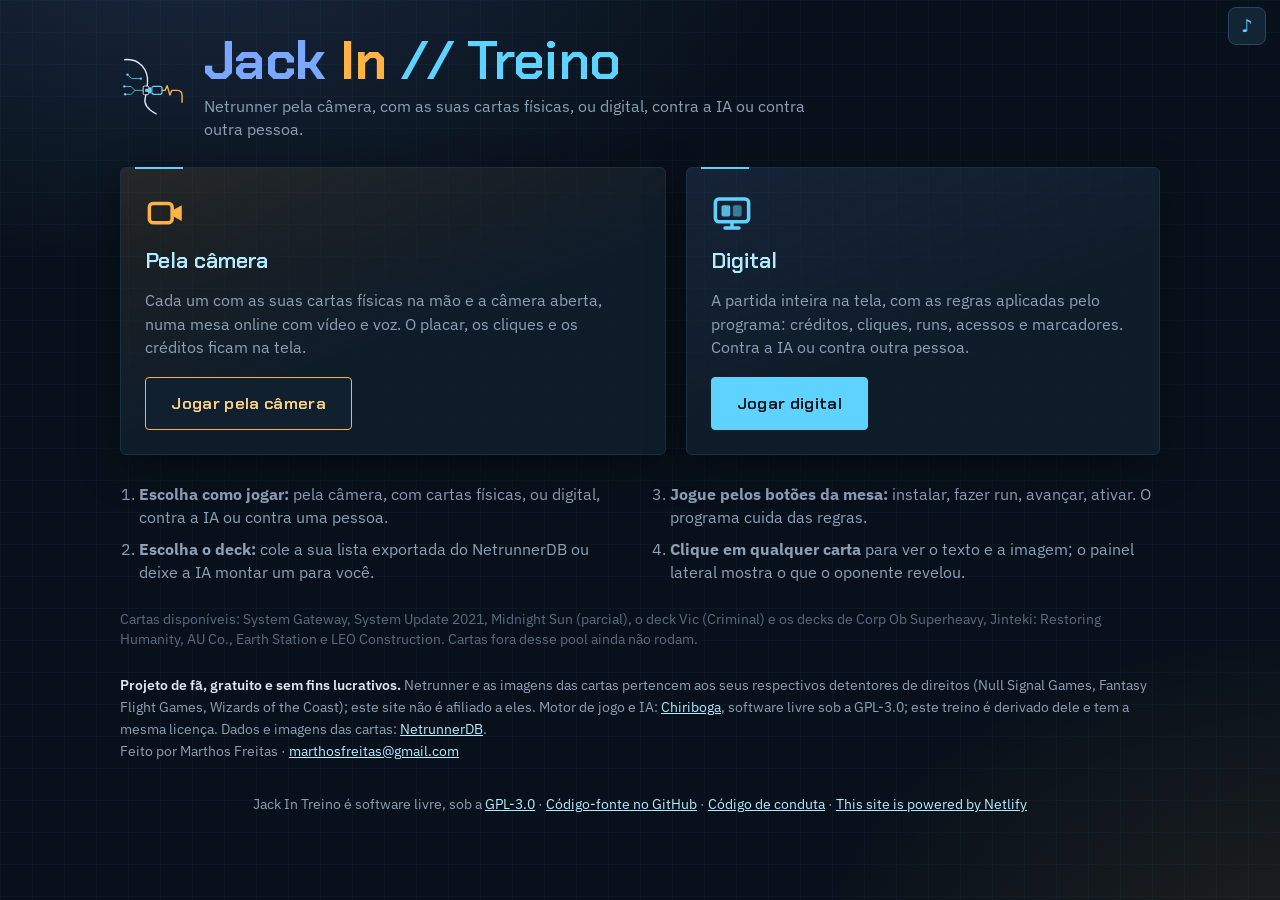
==== commit fb684d6c: "Jack In Treino 2.4: trilha sonora e efeitos - Trilha original: abertura, partida e run (troca suave;" ====
--- a/site/treino/index.html
+++ b/site/treino/index.html
@@ -340,6 +340,8 @@
 </main>
 
 <script src="decklist.js"></script>
+<script src="som.js"></script>
+<script>SomMusic("abertura");</script>
 <script>
 let CARDS = null;
 const $ = id => document.getElementById(id);
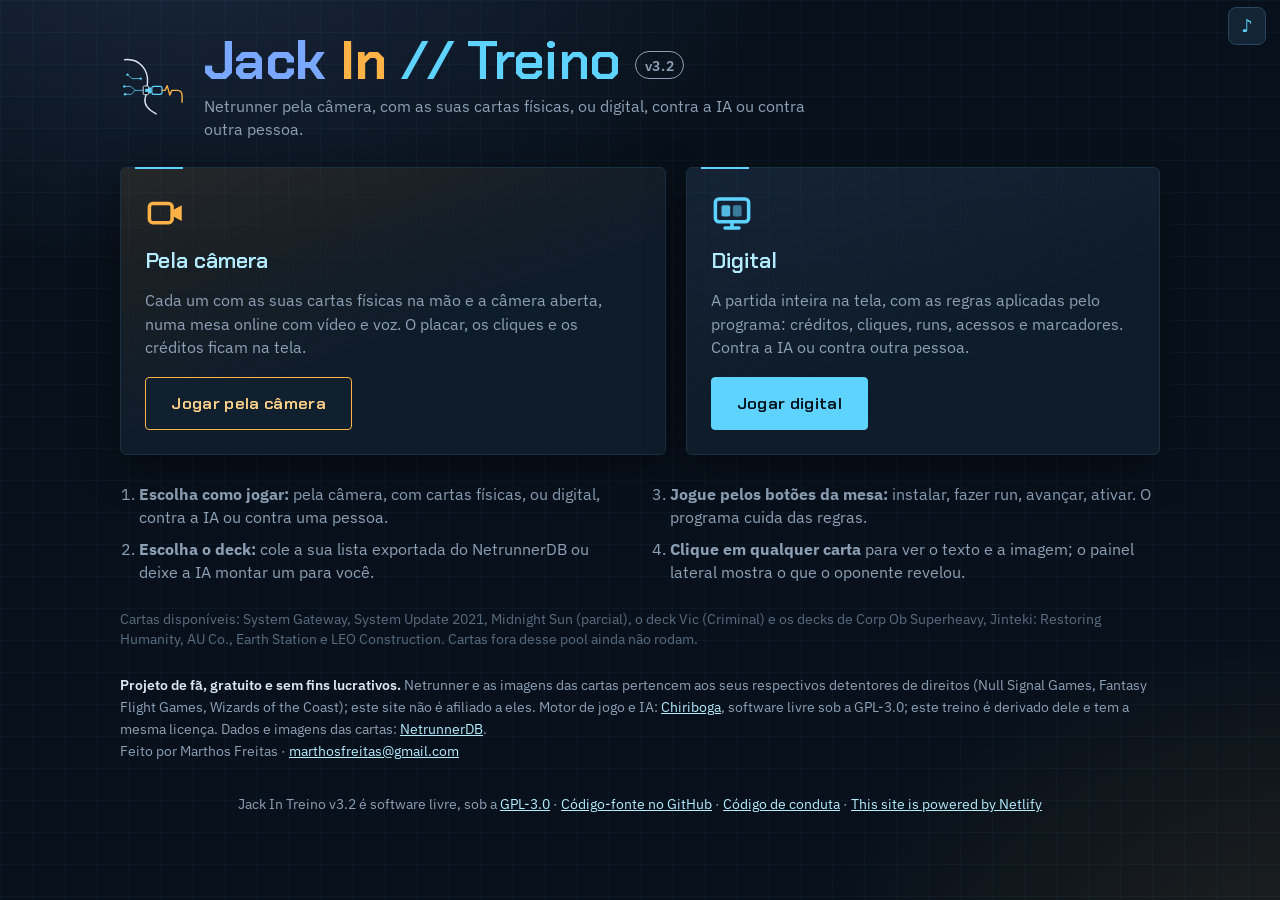
==== commit dd69f6fe: "Treino v3.2: versão na página inicial (arquivo único version.js) Co-Authored-By: Claude Opus 5.5 <no" ====
--- a/site/treino/index.html
+++ b/site/treino/index.html
@@ -64,6 +64,7 @@
 .brand{display:flex; align-items:center; gap:18px; margin-bottom:26px}
 .brand svg{width:66px; height:66px; flex:none}
 .brand h1{font-family:var(--fh); font-weight:700; font-size:clamp(2rem,6vw,3.4rem); line-height:1; margin:0; letter-spacing:-.01em}
+.brand h1 .ver{font:600 .9rem/1 var(--fb, inherit);letter-spacing:.04em;color:var(--muted);border:1px solid currentColor;border-radius:999px;padding:.25em .6em;vertical-align:middle;white-space:nowrap}
 .brand h1 .c{color:var(--corp)} .brand h1 .r{color:var(--run)} .brand h1 .t{color:var(--acc); font-weight:600}
 .brand p{margin:.4em 0 0; color:var(--muted); max-width:62ch}
 
@@ -136,7 +137,7 @@
     <div class="brand">
       <svg><use href="#i-logo"/></svg>
       <div>
-        <h1><span class="c">Jack</span> <span class="r">In</span> <span class="t">// Treino</span></h1>
+        <h1><span class="c">Jack</span> <span class="r">In</span> <span class="t">// Treino</span> <span class="ver" id="jkVer">v3.2</span></h1>
         <p>Netrunner pela câmera, com as suas cartas físicas, ou digital, contra a IA ou contra outra pessoa.</p>
       </div>
     </div>
@@ -189,7 +190,7 @@
     Feito por Marthos Freitas · <a href="mailto:marthosfreitas@gmail.com">marthosfreitas@gmail.com</a></p>
 
     <footer>
-      Jack In Treino é software livre, sob a <a href="https://github.com/MarthosM/jack-in/blob/main/site/treino/LICENSE" target="_blank" rel="noopener">GPL-3.0</a>
+      Jack In Treino <span id="jkVerF">v3.2</span> é software livre, sob a <a href="https://github.com/MarthosM/jack-in/blob/main/site/treino/LICENSE" target="_blank" rel="noopener">GPL-3.0</a>
       · <a href="https://github.com/MarthosM/jack-in" target="_blank" rel="noopener">Código-fonte no GitHub</a>
       · <a href="https://github.com/MarthosM/jack-in/blob/main/CODE_OF_CONDUCT.md" target="_blank" rel="noopener">Código de conduta</a>
       · <a href="https://www.netlify.com" target="_blank" rel="noopener">This site is powered by Netlify</a>
@@ -283,7 +284,7 @@
 
     <div class="actions">
       <button class="btn pri big" id="start" disabled>Começar partida</button>
-      <span class="muted" id="startHint">Cole a sua lista para liberar o botão, ou escolha "Deck montado pela IA".</span>
+      <span class="muted" id="startHint" style="color:#ffd28a"></span>
     </div>
     <p class="pool">Cartas disponíveis: System Gateway, System Update 2021, Midnight Sun (parcial), o deck Vic (Criminal) e os decks de Corp Ob Superheavy, Jinteki: Restoring Humanity, AU Co., Earth Station e LEO Construction.</p>
   </div>
@@ -339,6 +340,8 @@
   </div>
 </main>
 
+<script src="version.js"></script>
+<script>document.querySelectorAll("#jkVer,#jkVerF").forEach(function(e){e.textContent="v"+JK_VERSION;});</script>
 <script src="decklist.js"></script>
 <script src="som.js"></script>
 <script>SomMusic("abertura");</script>
@@ -395,28 +398,31 @@
   if (!CARDS) return;
   const useR = SIDE==='r' ? MYDECK==='paste' : $('runnerMode').value==='paste';
   const useC = SIDE==='c' ? MYDECK==='paste' : $('corpMode').value==='paste';
-  let ok = true;
+  const missing = [];
+  const who = s => (s===SIDE ? 'o seu deck' : 'o deck da IA');
   if (useR) {
     const rt = $('runnerList').value.trim();
     if (rt) {
       const r = parse(rt,'r');
-      ok = report($('runnerReport'), r, 'r') && ok;
-      if (SIDE==='c') { const bad=[...new Set(noAI(r))]; if (bad.length){ $('runnerReport').innerHTML += `<div class="err">A IA de Runner não sabe jogar: ${bad.join(', ')}</div>`; ok=false; } }
-    } else { $('runnerReport').innerHTML=''; ok = false; }
+      if (!report($('runnerReport'), r, 'r')) missing.push('a lista de Runner não tem identidade ou cartas reconhecidas');
+      if (SIDE==='c') { const bad=[...new Set(noAI(r))]; if (bad.length){ $('runnerReport').innerHTML += `<div class="err">A IA de Runner não sabe jogar: ${bad.join(', ')}</div>`; missing.push('a IA de Runner não sabe jogar algumas cartas da lista'); } }
+    } else { $('runnerReport').innerHTML=''; missing.push('cole a lista de Runner (' + who('r') + ')' + (SIDE==='r' ? ' ou escolha "Deck montado pela IA"' : ' ou escolha "Aleatório" no deck da IA')); }
   }
   if (useC) {
     const ct = $('corpList').value.trim();
-    ok = (ct ? report($('corpReport'), parse(ct,'c'), 'c') : false) && ok;
-    if (!ct) $('corpReport').innerHTML='';
+    if (ct) { if (!report($('corpReport'), parse(ct,'c'), 'c')) missing.push('a lista de Corp não tem identidade ou cartas reconhecidas'); }
+    else { $('corpReport').innerHTML=''; missing.push('cole a lista de Corp (' + who('c') + ')' + (SIDE==='c' ? ' ou escolha "Deck montado pela IA"' : ' ou escolha "Aleatório" no deck da IA')); }
   }
+  const ok = !missing.length;
   $('start').disabled = !ok;
   $('startHint').hidden = ok;
+  $('startHint').textContent = ok ? '' : 'Para começar: ' + missing.join('; ') + '.';
   try { const sv = JSON.parse(localStorage.getItem('jackin-treino')||'{}'); Object.assign(sv, {r:$('runnerList').value,c:$('corpList').value,m:$('corpMode').value,rm:$('runnerMode').value,side:SIDE,ap:$('ap').value,phys:PHYS,mydeck:MYDECK,seen:1}); localStorage.setItem('jackin-treino', JSON.stringify(sv)); } catch(e){}
 }
 function restore(){
   let s = null;
   try { s = JSON.parse(localStorage.getItem('jackin-treino')||'null'); } catch(e){}
-  if (s){ $('runnerList').value=s.r||''; $('corpList').value=s.c||''; $('corpMode').value=s.m||'random'; $('runnerMode').value=s.rm||'random'; $('ap').value=s.ap||7; SIDE=s.side||'r'; PHYS = s.phys!=null ? +s.phys : 0; }
+  if (s){ $('runnerList').value=s.r||''; $('corpList').value=s.c||''; $('corpMode').value=(s.m==='paste' && !(s.c||'').trim())?'random':(s.m||'random'); $('runnerMode').value=(s.rm==='paste' && !(s.r||'').trim())?'random':(s.rm||'random'); $('ap').value=s.ap||7; SIDE=s.side||'r'; PHYS = s.phys!=null ? +s.phys : 0; }
   if (s && s.mydeck) MYDECK = s.mydeck;
   setPhys(PHYS);
   setMyDeck(MYDECK);
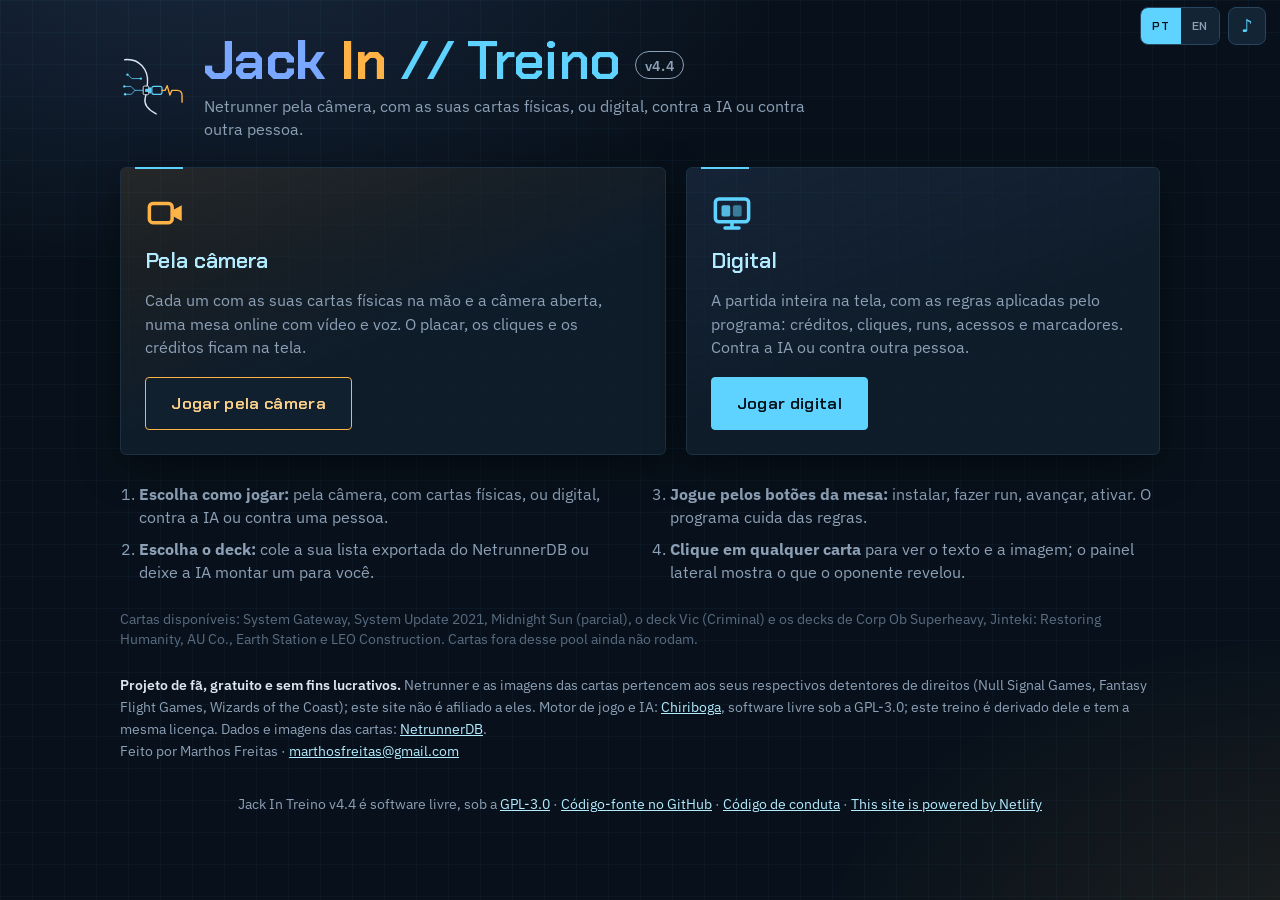
==== commit e22d2f8f: "v4.4: versão em inglês do site (câmera e treino) com botão PT/EN na primeira página Co-Authored-By: " ====
--- a/site/treino/index.html
+++ b/site/treino/index.html
@@ -2,6 +2,8 @@
 <html lang="pt-BR">
 <head>
 <meta charset="utf-8">
+<script src="i18n-data.js"></script>
+<script src="i18n.js"></script>
 <meta name="viewport" content="width=device-width,initial-scale=1">
 <meta name="referrer" content="no-referrer">
 <title>Jack In — Treino</title>
@@ -400,23 +402,24 @@
   const useC = SIDE==='c' ? MYDECK==='paste' : $('corpMode').value==='paste';
   const missing = [];
   const who = s => (s===SIDE ? 'o seu deck' : 'o deck da IA');
+  const EN = typeof JKLang != 'undefined' && JKLang == 'en';
   if (useR) {
     const rt = $('runnerList').value.trim();
     if (rt) {
       const r = parse(rt,'r');
-      if (!report($('runnerReport'), r, 'r')) missing.push('a lista de Runner não tem identidade ou cartas reconhecidas');
-      if (SIDE==='c') { const bad=[...new Set(noAI(r))]; if (bad.length){ $('runnerReport').innerHTML += `<div class="err">A IA de Runner não sabe jogar: ${bad.join(', ')}</div>`; missing.push('a IA de Runner não sabe jogar algumas cartas da lista'); } }
-    } else { $('runnerReport').innerHTML=''; missing.push('cole a lista de Runner (' + who('r') + ')' + (SIDE==='r' ? ' ou escolha "Deck montado pela IA"' : ' ou escolha "Aleatório" no deck da IA')); }
+      if (!report($('runnerReport'), r, 'r')) missing.push(EN ? 'the Runner list has no identity or recognized cards' : 'a lista de Runner não tem identidade ou cartas reconhecidas');
+      if (SIDE==='c') { const bad=[...new Set(noAI(r))]; if (bad.length){ $('runnerReport').innerHTML += `<div class="err">A IA de Runner não sabe jogar: ${bad.join(', ')}</div>`; missing.push(EN ? 'the Runner AI cannot play some cards in the list' : 'a IA de Runner não sabe jogar algumas cartas da lista'); } }
+    } else { $('runnerReport').innerHTML=''; missing.push(EN ? 'paste the Runner list (' + (SIDE==='r' ? 'your deck' : 'the AI deck') + ')' + (SIDE==='r' ? ' or choose "AI-built deck"' : ' or choose "Random" for the AI deck') : 'cole a lista de Runner (' + who('r') + ')' + (SIDE==='r' ? ' ou escolha "Deck montado pela IA"' : ' ou escolha "Aleatório" no deck da IA')); }
   }
   if (useC) {
     const ct = $('corpList').value.trim();
-    if (ct) { if (!report($('corpReport'), parse(ct,'c'), 'c')) missing.push('a lista de Corp não tem identidade ou cartas reconhecidas'); }
-    else { $('corpReport').innerHTML=''; missing.push('cole a lista de Corp (' + who('c') + ')' + (SIDE==='c' ? ' ou escolha "Deck montado pela IA"' : ' ou escolha "Aleatório" no deck da IA')); }
+    if (ct) { if (!report($('corpReport'), parse(ct,'c'), 'c')) missing.push(EN ? 'the Corp list has no identity or recognized cards' : 'a lista de Corp não tem identidade ou cartas reconhecidas'); }
+    else { $('corpReport').innerHTML=''; missing.push(EN ? 'paste the Corp list (' + (SIDE==='c' ? 'your deck' : 'the AI deck') + ')' + (SIDE==='c' ? ' or choose "AI-built deck"' : ' or choose "Random" for the AI deck') : 'cole a lista de Corp (' + who('c') + ')' + (SIDE==='c' ? ' ou escolha "Deck montado pela IA"' : ' ou escolha "Aleatório" no deck da IA')); }
   }
   const ok = !missing.length;
   $('start').disabled = !ok;
   $('startHint').hidden = ok;
-  $('startHint').textContent = ok ? '' : 'Para começar: ' + missing.join('; ') + '.';
+  $('startHint').textContent = ok ? '' : (EN ? 'To start: ' : 'Para começar: ') + missing.join('; ') + '.';
   try { const sv = JSON.parse(localStorage.getItem('jackin-treino')||'{}'); Object.assign(sv, {r:$('runnerList').value,c:$('corpList').value,m:$('corpMode').value,rm:$('runnerMode').value,side:SIDE,ap:$('ap').value,phys:PHYS,mydeck:MYDECK,seen:1}); localStorage.setItem('jackin-treino', JSON.stringify(sv)); } catch(e){}
 }
 function restore(){
@@ -508,4 +511,5 @@
   location.href = 'mesa.html?' + new URLSearchParams(params).toString();
 }
 </script>
+<script>JKLangToggle({right:60});</script>
 </body></html>
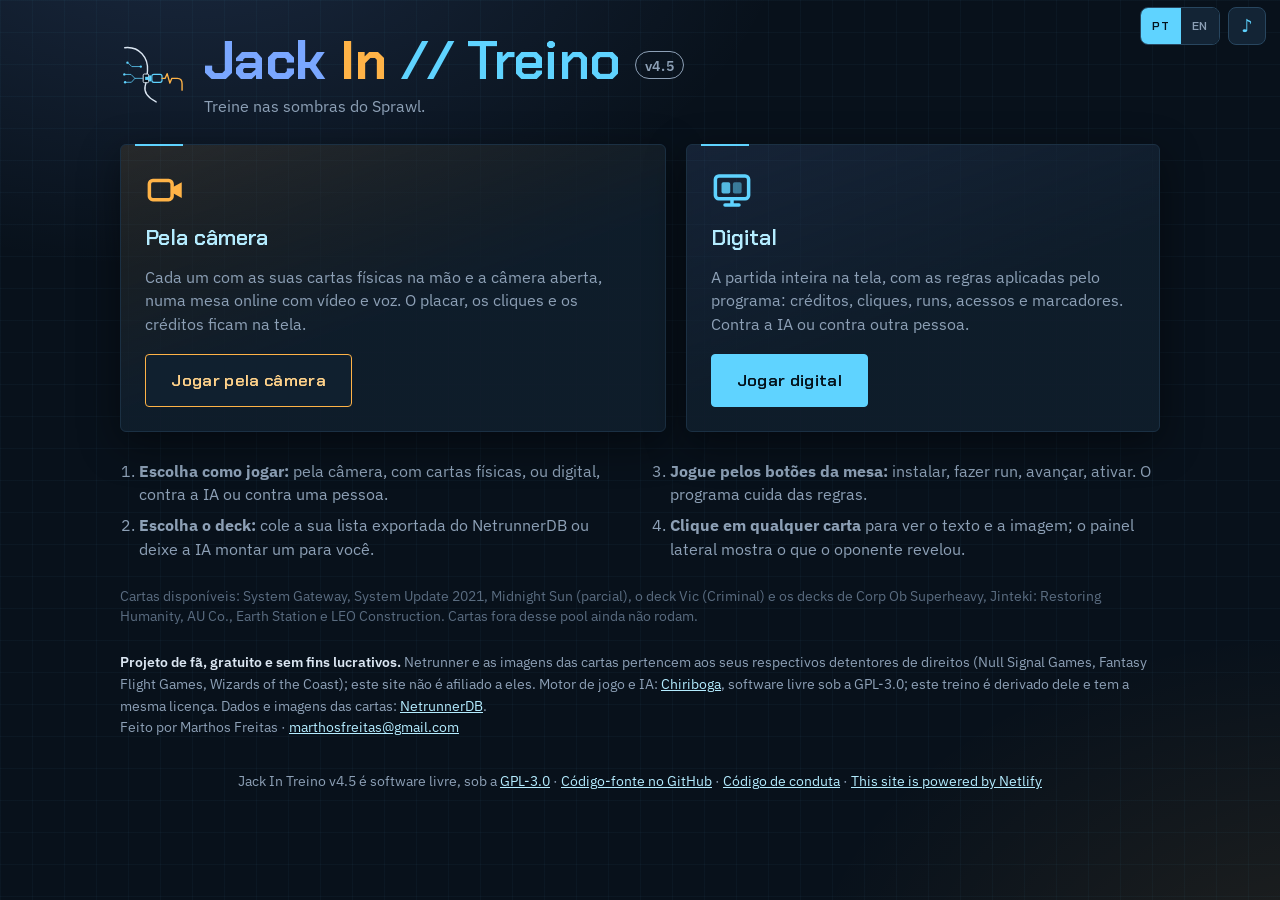
==== commit d0105b99: "Frases de abertura temáticas: 'Conecte-se ao Sprawl.' e 'Treine nas sombras do Sprawl.' (com inglês)" ====
--- a/site/treino/index.html
+++ b/site/treino/index.html
@@ -140,7 +140,7 @@
       <svg><use href="#i-logo"/></svg>
       <div>
         <h1><span class="c">Jack</span> <span class="r">In</span> <span class="t">// Treino</span> <span class="ver" id="jkVer">v3.2</span></h1>
-        <p>Netrunner pela câmera, com as suas cartas físicas, ou digital, contra a IA ou contra outra pessoa.</p>
+        <p>Treine nas sombras do Sprawl.</p>
       </div>
     </div>
 
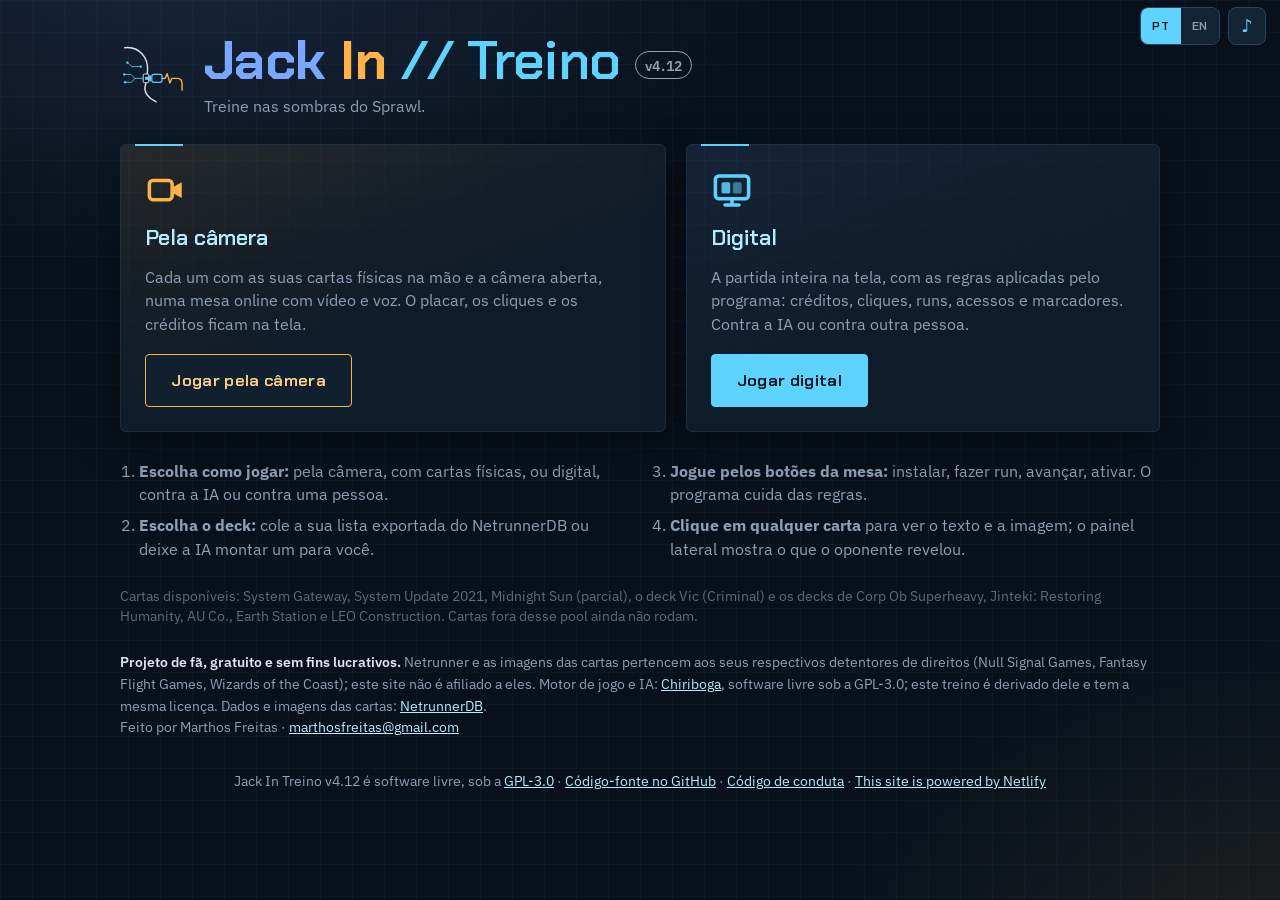
==== commit 0826be55: "v4.12: Meus decks — decks salvos no navegador e na conta (Supabase), abrir/exportar .txt e link do d" ====
--- a/site/treino/index.html
+++ b/site/treino/index.html
@@ -345,12 +345,31 @@
 <script src="version.js"></script>
 <script>document.querySelectorAll("#jkVer,#jkVerF").forEach(function(e){e.textContent="v"+JK_VERSION;});</script>
 <script src="decklist.js"></script>
+<script src="mydecks.js"></script>
 <script src="som.js"></script>
 <script>SomMusic("abertura");</script>
 <script>
 let CARDS = null;
 const $ = id => document.getElementById(id);
-DeckList.onReady = () => { CARDS = DeckList.cards; restore(); check(); x1check(); };
+DeckList.onReady = () => {
+  CARDS = DeckList.cards;
+  // deck recebido por link (#deck=...): guarda em Meus decks e abre o treino com ele
+  const got = JKDecks.fromHash();
+  if (got) history.replaceState(null, '', location.pathname + '#treinar');
+  restore();
+  JKDecks.attach({ textarea: $('runnerList'), side: () => 'r', onChange: check });
+  JKDecks.attach({ textarea: $('corpList'), side: () => 'c', onChange: check });
+  JKDecks.attach({ textarea: $('x1List'), side: () => X1SIDE, onChange: x1check });
+  if (got) {
+    const rec = JKDecks.addReceived(got);
+    $(got.side === 'r' ? 'runnerList' : 'corpList').value = rec.text;
+    SIDE = got.side; setMyDeck('paste'); show('setup');
+    JKDecks.refresh();
+    JKDecks.toast((typeof JKLang != 'undefined' && JKLang == 'en') ? 'Deck "' + rec.name + '" received and saved in My decks.' : 'Deck "' + rec.name + '" recebido e salvo em Meus decks.');
+  }
+  check(); x1check();
+  JKDecks.cloudInit();
+};
 const parse = DeckList.parse, report = DeckList.report, noAI = DeckList.noAI, pack = DeckList.pack;
 
 let SIDE = 'r', PHYS = 0, MYDECK = 'paste', X1DECK = 'paste';
@@ -440,6 +459,7 @@
 }
 
 ['runnerList','corpList','ap'].forEach(id=>$(id).addEventListener('input', check));
+window.addEventListener('hashchange', ()=>{ if (/deck=/.test(location.hash)) location.reload(); });
 $('corpMode').addEventListener('change', ()=>setSide(SIDE));
 $('runnerMode').addEventListener('change', ()=>setSide(SIDE));
 
@@ -466,6 +486,7 @@
   X1SIDE = v;
   document.querySelectorAll('.x1-side').forEach(b=>b.setAttribute('aria-checked', b.dataset.side===v ? 'true' : 'false'));
   $('x1ListLabel').textContent = 'Sua lista de ' + (v==='r' ? 'Runner' : 'Corp') + ' (texto exportado do NetrunnerDB)';
+  if (typeof JKDecks != 'undefined') JKDecks.refresh();
   x1check();
 }
 document.querySelectorAll('.x1-side').forEach(b=>b.addEventListener('click', ()=>x1side(b.dataset.side)));
